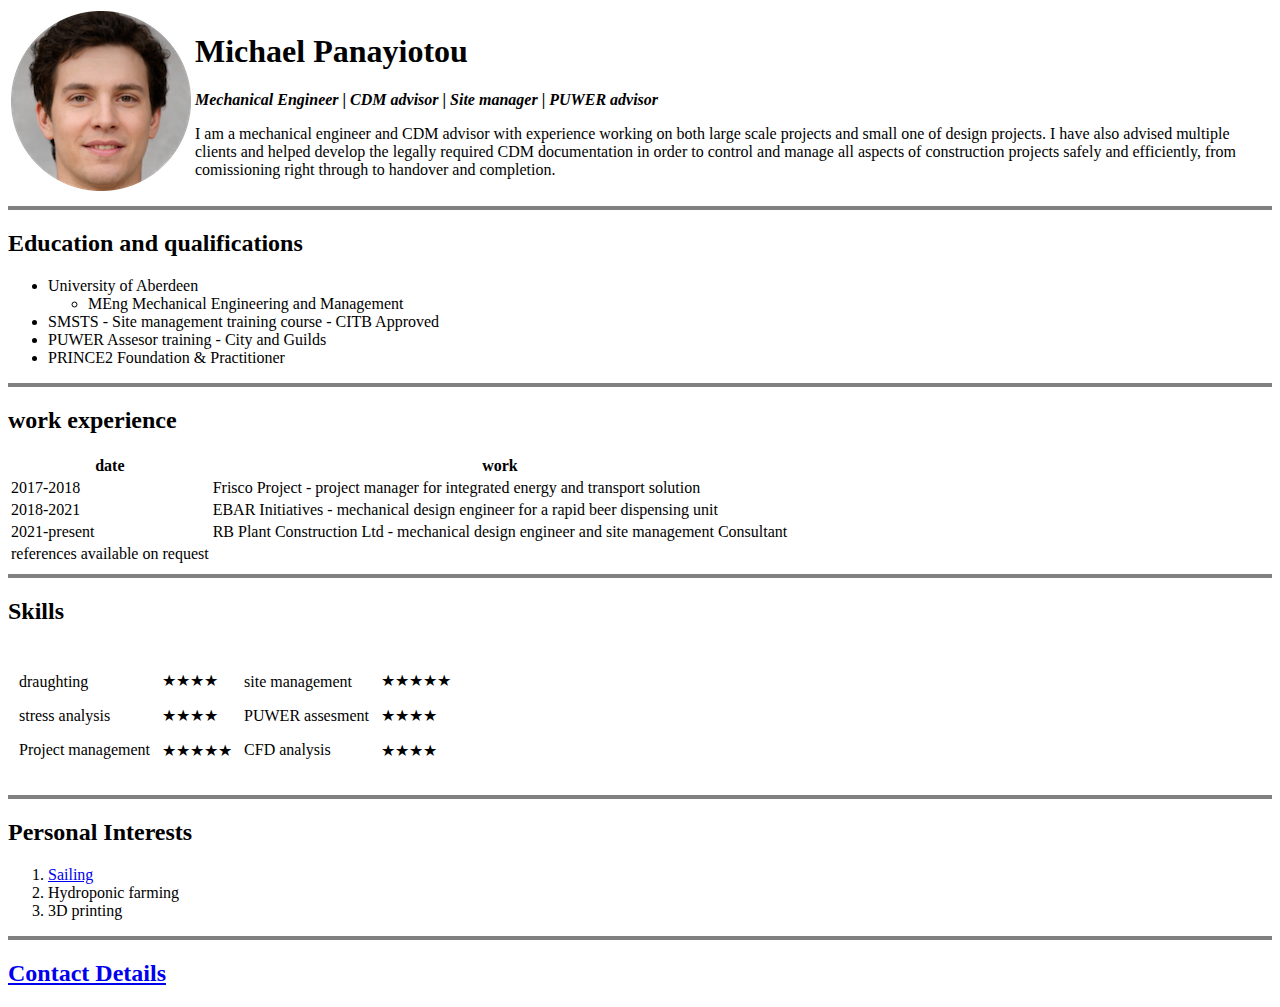
==== index.html @ 43931f6f "add initial CV website Files" ====
<!DOCTYPE html>
<html lang="en">
    <head>
        <meta charset="UTF-8">
        <meta name="viewport" content="width=device-width, initial-scale=1.0">
        <title>Michael Panayiotou Portfolio</title>
    </head>

    <body>
        <table>
            <tr>
                <td><img src="fake-human-circle-img.png" alt=""></td>
                <td>        <h1>Michael Panayiotou</h1>
                    <p> <strong>  <em>Mechanical Engineer</em> | <em>CDM advisor</em> | <em>Site manager</em> | <em>PUWER advisor</em></strong></p>
                    <p>I am a mechanical engineer and CDM advisor with experience working on both large scale projects and small one of design projects.
                        I have also advised multiple clients and helped develop the legally required CDM documentation in order to control and manage all aspects of
                        construction projects safely and efficiently, from comissioning right through to handover and completion.  </td>
            </tr>
        </table>
        <hr size="4" noshade>
        <h2>Education and qualifications</h2>
        <ul>
            <li>University of Aberdeen
                <ul>
                    <li>MEng Mechanical Engineering and Management</li>
                </ul>
            </li>
            <li>SMSTS - Site management training course - CITB Approved</li>
            <li>PUWER Assesor training - City and Guilds</li>
            <li>PRINCE2 Foundation & Practitioner</li>
        </ul>
        <hr size="4" noshade>
        <h2>work experience</h2>
        <table>
            <thead>
                <tr>
                    <th>date</th>
                    <th>work</th>
                </tr>

            </thead>
            <tbody>
                <tr>
                    <td>2017-2018</td>
                    <td>Frisco Project - project manager for integrated energy and transport solution</td>
                </tr>
                <tr>
                    <td>2018-2021</td>
                    <td>EBAR Initiatives - mechanical design engineer for a rapid beer dispensing unit</td>
                </tr>
                <tr>
                    <td>2021-present</td>
                    <td>RB Plant Construction Ltd - mechanical design engineer and site management Consultant</td>
                </tr>
            </tbody>
            <tfoot>
                <tr>
                    <td>references available on request</td>
                </tr>
            </tfoot>
        </table>
        <hr size="4" noshade>
        <h2>Skills</h2>
        <table cellspacing="10">
            <tr>
                <td>
                    <p>draughting </p>
                    <p>stress analysis</p>
                    <p>Project management</p>
                </td>
                <td>
                    <p>★★★★</p>
                    <p>★★★★</p>
                    <p>★★★★★</p>
                </td>
                <td>
                    <p>site management</p>
                    <p>PUWER assesment</p>
                    <p>CFD analysis</p>
                </td>
                <td>
                    <p>★★★★★</p>
                    <p>★★★★</p>
                    <p>★★★★</p>
                </td>
            </tr>
        </table>
        <hr size="4" noshade>
        <h2>Personal Interests</h2>
        <ol>
            <li><a href="https://en.wikipedia.org/wiki/Sailing">Sailing</a> </li>
            <li>Hydroponic farming</li>
            <li>3D printing</li>
        </ol>
        <hr size="4" noshade>
        <h2><a href="C:\Users\Michael\Desktop\personal site\contactdetails.html">Contact Details</a></h2>

    </body>
</html>
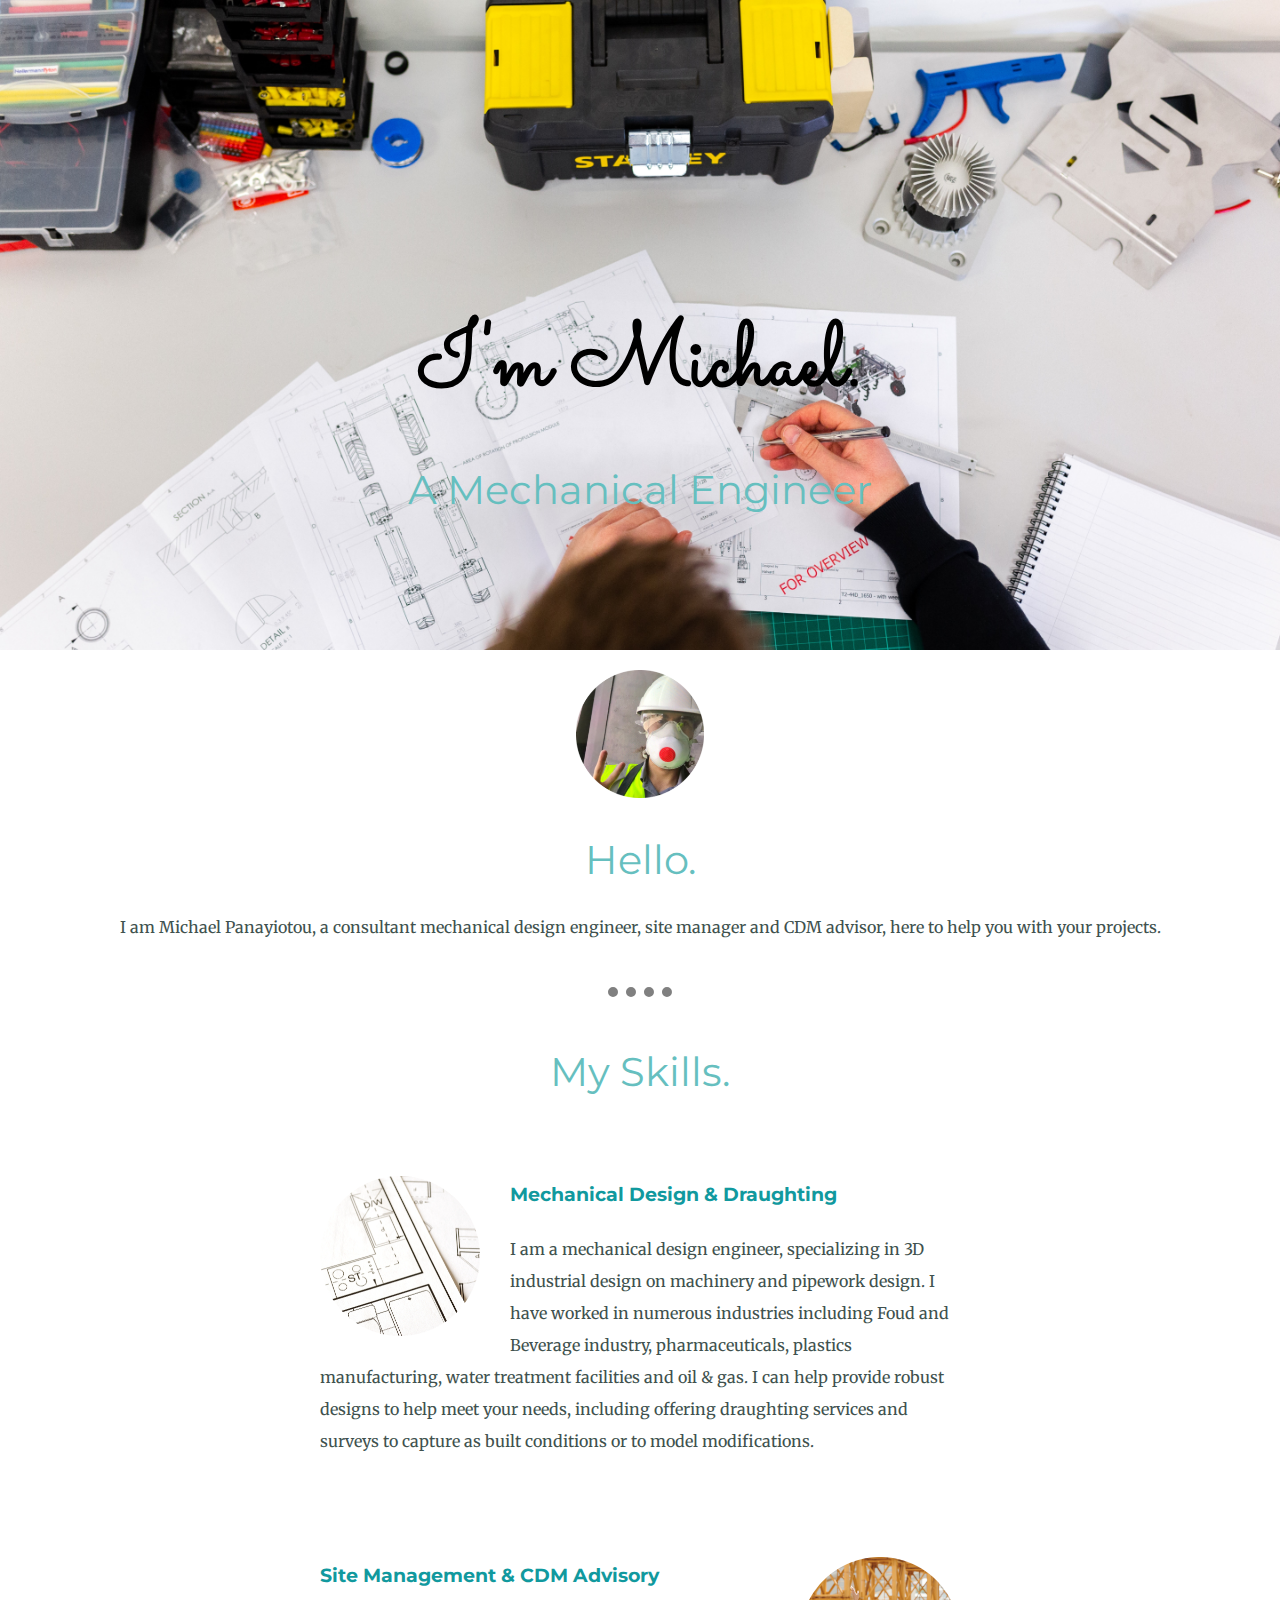
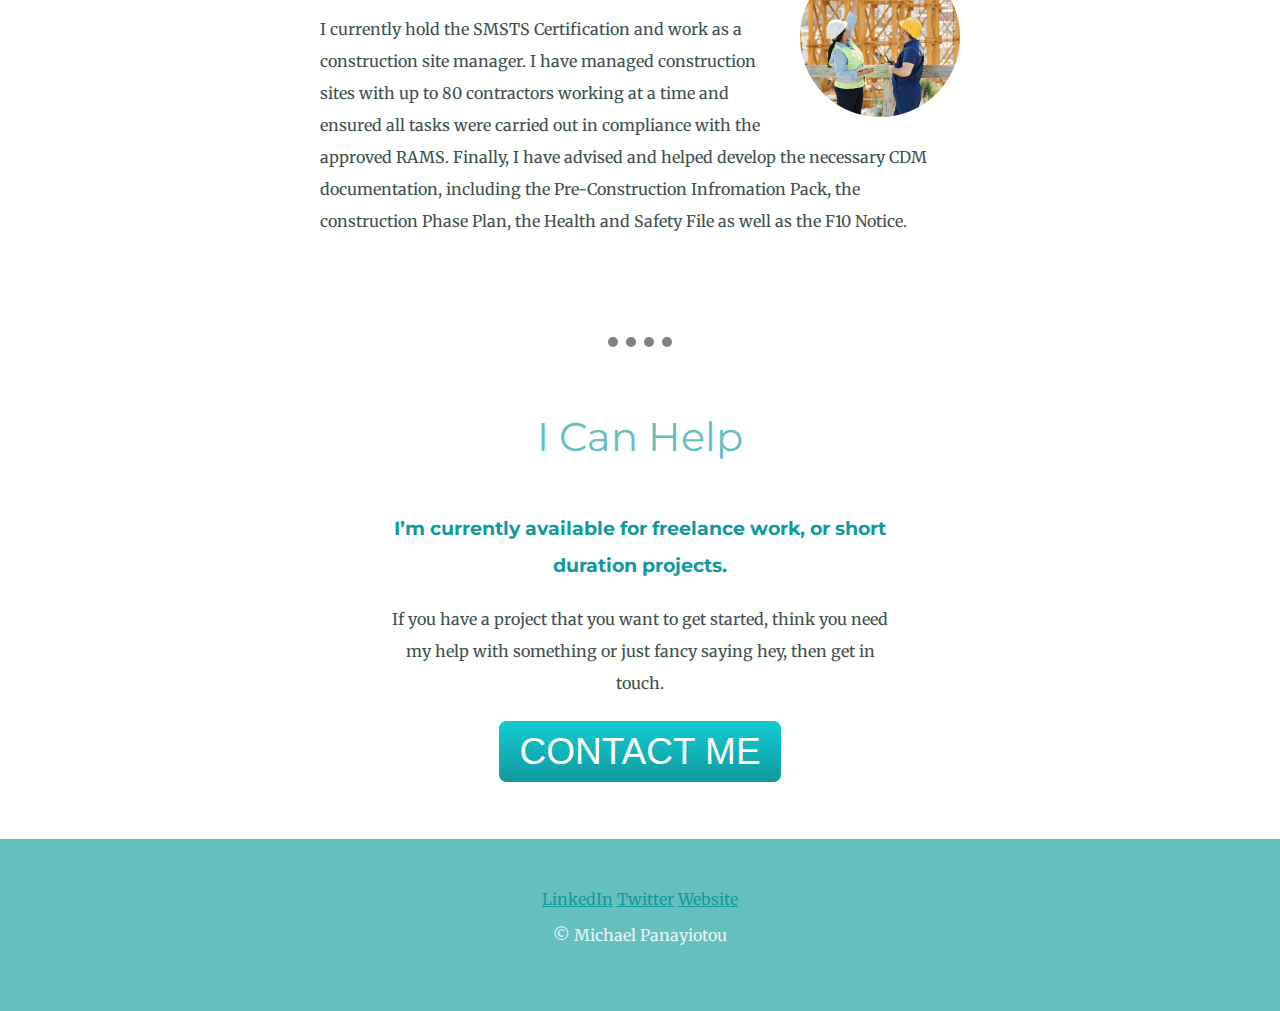
==== commit 467087a7: "Add files via upload" ====
--- a/index.html
+++ b/index.html
@@ -1,99 +1,68 @@
 <!DOCTYPE html>
 <html lang="en">
-    <head>
-        <meta charset="UTF-8">
-        <meta name="viewport" content="width=device-width, initial-scale=1.0">
-        <title>Michael Panayiotou Portfolio</title>
-    </head>
+<head>
+    <meta charset="UTF-8">
+    <meta http-equiv="X-UA-Compatible" content="IE=edge">
+    <meta name="viewport" content="width=device-width, initial-scale=1.0">
+    <title>Michael Panayiotou</title>
+    <link rel="stylesheet" href="css\styles.css">
+    <link rel="shortcut icon" href="favicon.ico" type="image/x-icon">
+    <link rel="preconnect" href="https://fonts.googleapis.com">
+    <link rel="preconnect" href="https://fonts.gstatic.com" crossorigin>
+    <link href="https://fonts.googleapis.com/css2?family=Merriweather&family=Montserrat&family=Sacramento&display=swap" rel="stylesheet">
+</head>
+<body>
 
-    <body>
-        <table>
-            <tr>
-                <td><img src="fake-human-circle-img.png" alt=""></td>
-                <td>        <h1>Michael Panayiotou</h1>
-                    <p> <strong>  <em>Mechanical Engineer</em> | <em>CDM advisor</em> | <em>Site manager</em> | <em>PUWER advisor</em></strong></p>
-                    <p>I am a mechanical engineer and CDM advisor with experience working on both large scale projects and small one of design projects.
-                        I have also advised multiple clients and helped develop the legally required CDM documentation in order to control and manage all aspects of
-                        construction projects safely and efficiently, from comissioning right through to handover and completion.  </td>
-            </tr>
-        </table>
-        <hr size="4" noshade>
-        <h2>Education and qualifications</h2>
-        <ul>
-            <li>University of Aberdeen
-                <ul>
-                    <li>MEng Mechanical Engineering and Management</li>
-                </ul>
-            </li>
-            <li>SMSTS - Site management training course - CITB Approved</li>
-            <li>PUWER Assesor training - City and Guilds</li>
-            <li>PRINCE2 Foundation & Practitioner</li>
-        </ul>
-        <hr size="4" noshade>
-        <h2>work experience</h2>
-        <table>
-            <thead>
-                <tr>
-                    <th>date</th>
-                    <th>work</th>
-                </tr>
+    <div class="top_container">
+     <h1>I'm Michael.</h1>
+     <h2>A Mechanical Engineer</h2>
+     <!--<img class="engineering-background-img" src="images/engineering-photo.jpg" alt="engineering-img">-->
+    </div>
 
-            </thead>
-            <tbody>
-                <tr>
-                    <td>2017-2018</td>
-                    <td>Frisco Project - project manager for integrated energy and transport solution</td>
-                </tr>
-                <tr>
-                    <td>2018-2021</td>
-                    <td>EBAR Initiatives - mechanical design engineer for a rapid beer dispensing unit</td>
-                </tr>
-                <tr>
-                    <td>2021-present</td>
-                    <td>RB Plant Construction Ltd - mechanical design engineer and site management Consultant</td>
-                </tr>
-            </tbody>
-            <tfoot>
-                <tr>
-                    <td>references available on request</td>
-                </tr>
-            </tfoot>
-        </table>
-        <hr size="4" noshade>
-        <h2>Skills</h2>
-        <table cellspacing="10">
-            <tr>
-                <td>
-                    <p>draughting </p>
-                    <p>stress analysis</p>
-                    <p>Project management</p>
-                </td>
-                <td>
-                    <p>★★★★</p>
-                    <p>★★★★</p>
-                    <p>★★★★★</p>
-                </td>
-                <td>
-                    <p>site management</p>
-                    <p>PUWER assesment</p>
-                    <p>CFD analysis</p>
-                </td>
-                <td>
-                    <p>★★★★★</p>
-                    <p>★★★★</p>
-                    <p>★★★★</p>
-                </td>
-            </tr>
-        </table>
-        <hr size="4" noshade>
-        <h2>Personal Interests</h2>
-        <ol>
-            <li><a href="https://en.wikipedia.org/wiki/Sailing">Sailing</a> </li>
-            <li>Hydroponic farming</li>
-            <li>3D printing</li>
-        </ol>
-        <hr size="4" noshade>
-        <h2><a href="C:\Users\Michael\Desktop\personal site\contactdetails.html">Contact Details</a></h2>
+    <div class="middle-container">
+        <div class="profile">
+          <img class="profile-photo" src="images/profile-photo-modified.png" alt="profile-img">
+          <h2>Hello.</h2>
+          <p>I am Michael Panayiotou, a consultant mechanical design engineer, site manager and CDM advisor, here to help you with your projects.</p>
+        </div>
+        <hr>
+        <div class="skills">
+          <h2>My Skills.</h2>
+          <div class="skill-row">
+            <img class="draughting" src="images/engineer-backdrop-modified.png" alt=" Draughting-img">
+            <h3>Mechanical Design & Draughting</h3>
+            <p class="mech-design-description">I am a mechanical design engineer, specializing in 3D industrial design on machinery and pipework design.
+                I have worked in numerous industries including Foud and Beverage industry, pharmaceuticals, plastics manufacturing, water treatment facilities and oil & gas.
+                I can help provide robust designs to help meet your needs, including offering draughting services and surveys to capture as built conditions or to model modifications.
+            </p>
+          </div>
 
-    </body>
+          <div class="skill-row">
+            <img class="CDM" src="images/construction-modified.png" alt="CDM-img">
+            <h3 class="site-management-heading">Site Management & CDM Advisory</h3>
+            <p class="CDM-description">I currently hold the SMSTS Certification and work as a construction site manager. I have managed construction sites with up to 80 contractors 
+                working at a time and ensured all tasks were carried out in compliance with the approved RAMS. Finally, I have advised and helped develop the necessary CDM documentation,
+                including the Pre-Construction Infromation Pack, the construction Phase Plan, the Health and Safety File as well as the F10 Notice.</p>
+          </div>
+
+        </div>
+        <hr>
+        <div class="contact-me">
+          <h2>I Can Help</h2>
+          <h3>I’m currently available for freelance work, or short duration projects.</h3>
+          <p>If you have a project that you want to get started, think you need my help with something or just fancy saying hey, then get in touch.</p>
+          <a class="btn" href="mailto:name@email.com">CONTACT ME</a>
+        </div>
+    </div>
+      
+      
+    <div class="bottom-container">
+        <a class="footer-link" href="https://www.linkedin.com/">LinkedIn</a>
+        <a class="footer-link" href="https://twitter.com/">Twitter</a>
+        <a class="footer-link" href="https://www.appbrewery.co/">Website</a>
+        <p class="website-footer">© Michael Panayiotou</p>
+    </div>
+
+    
+</body>
 </html>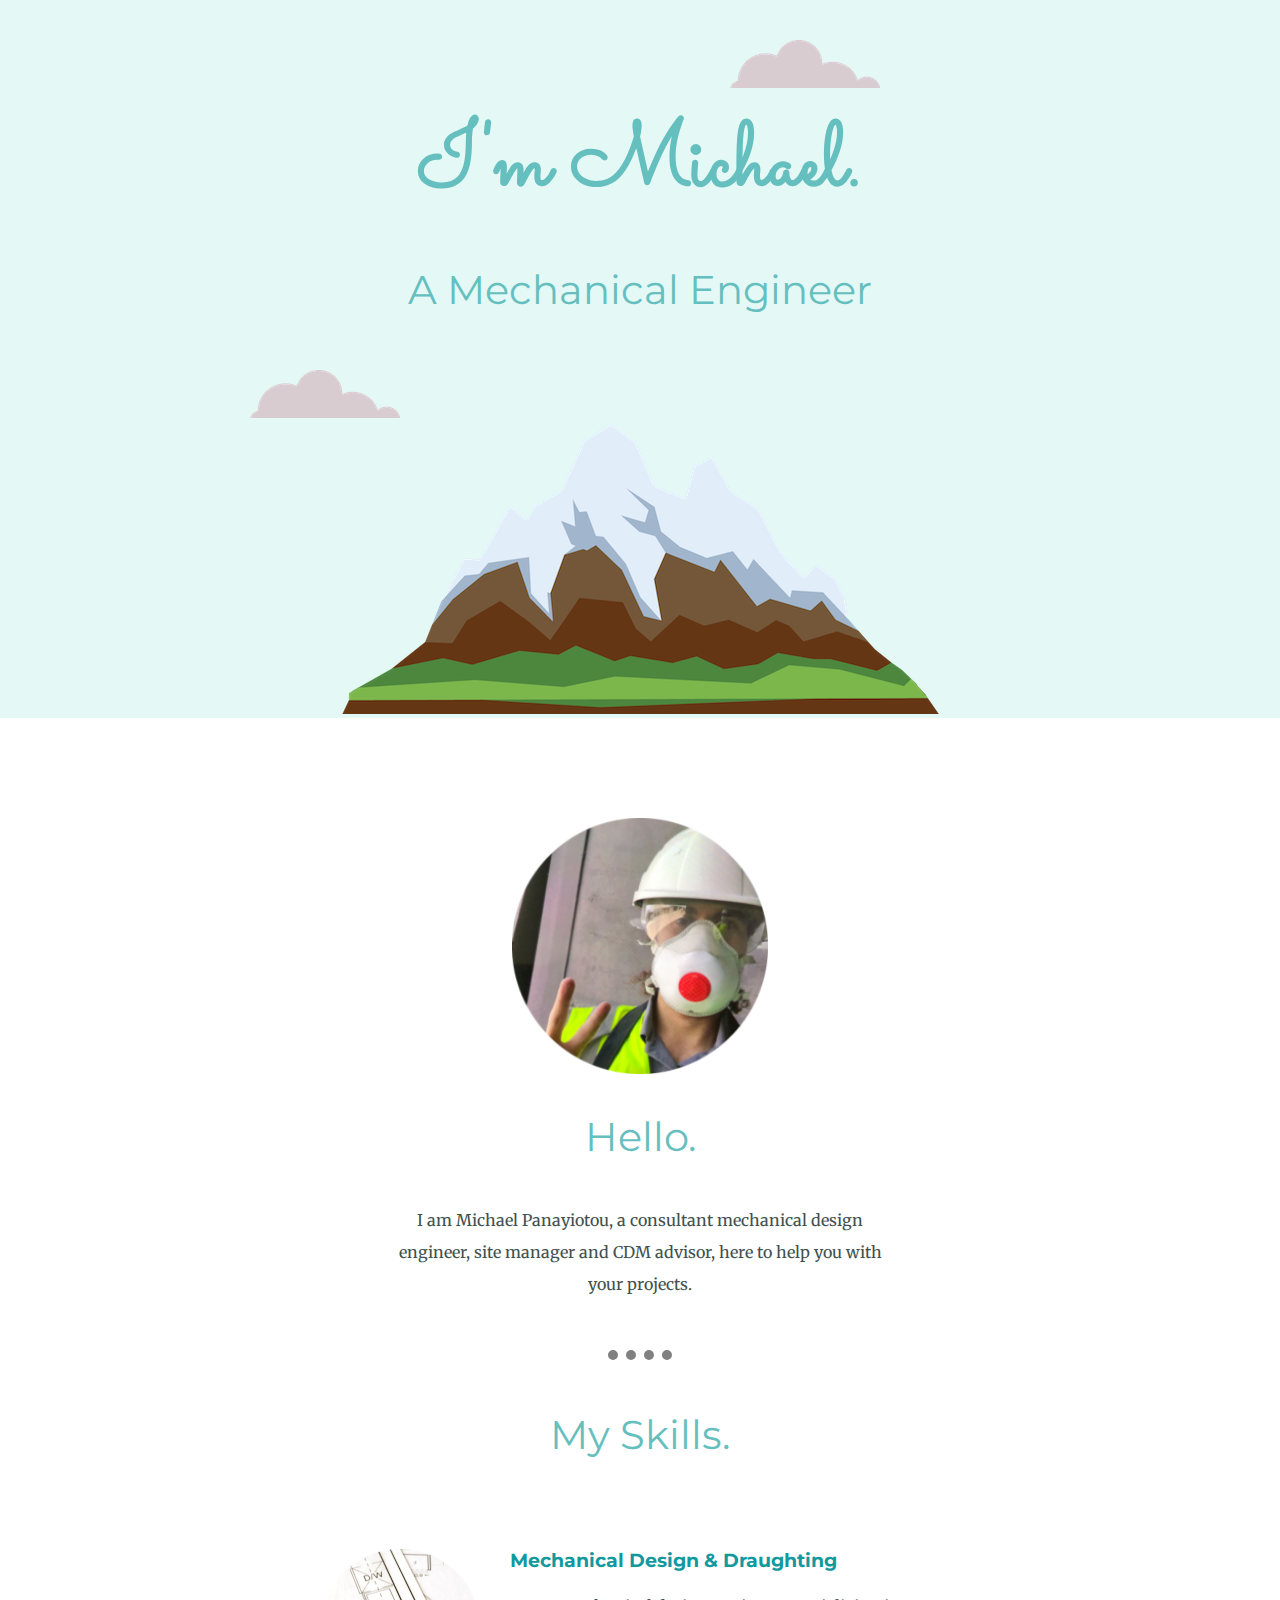
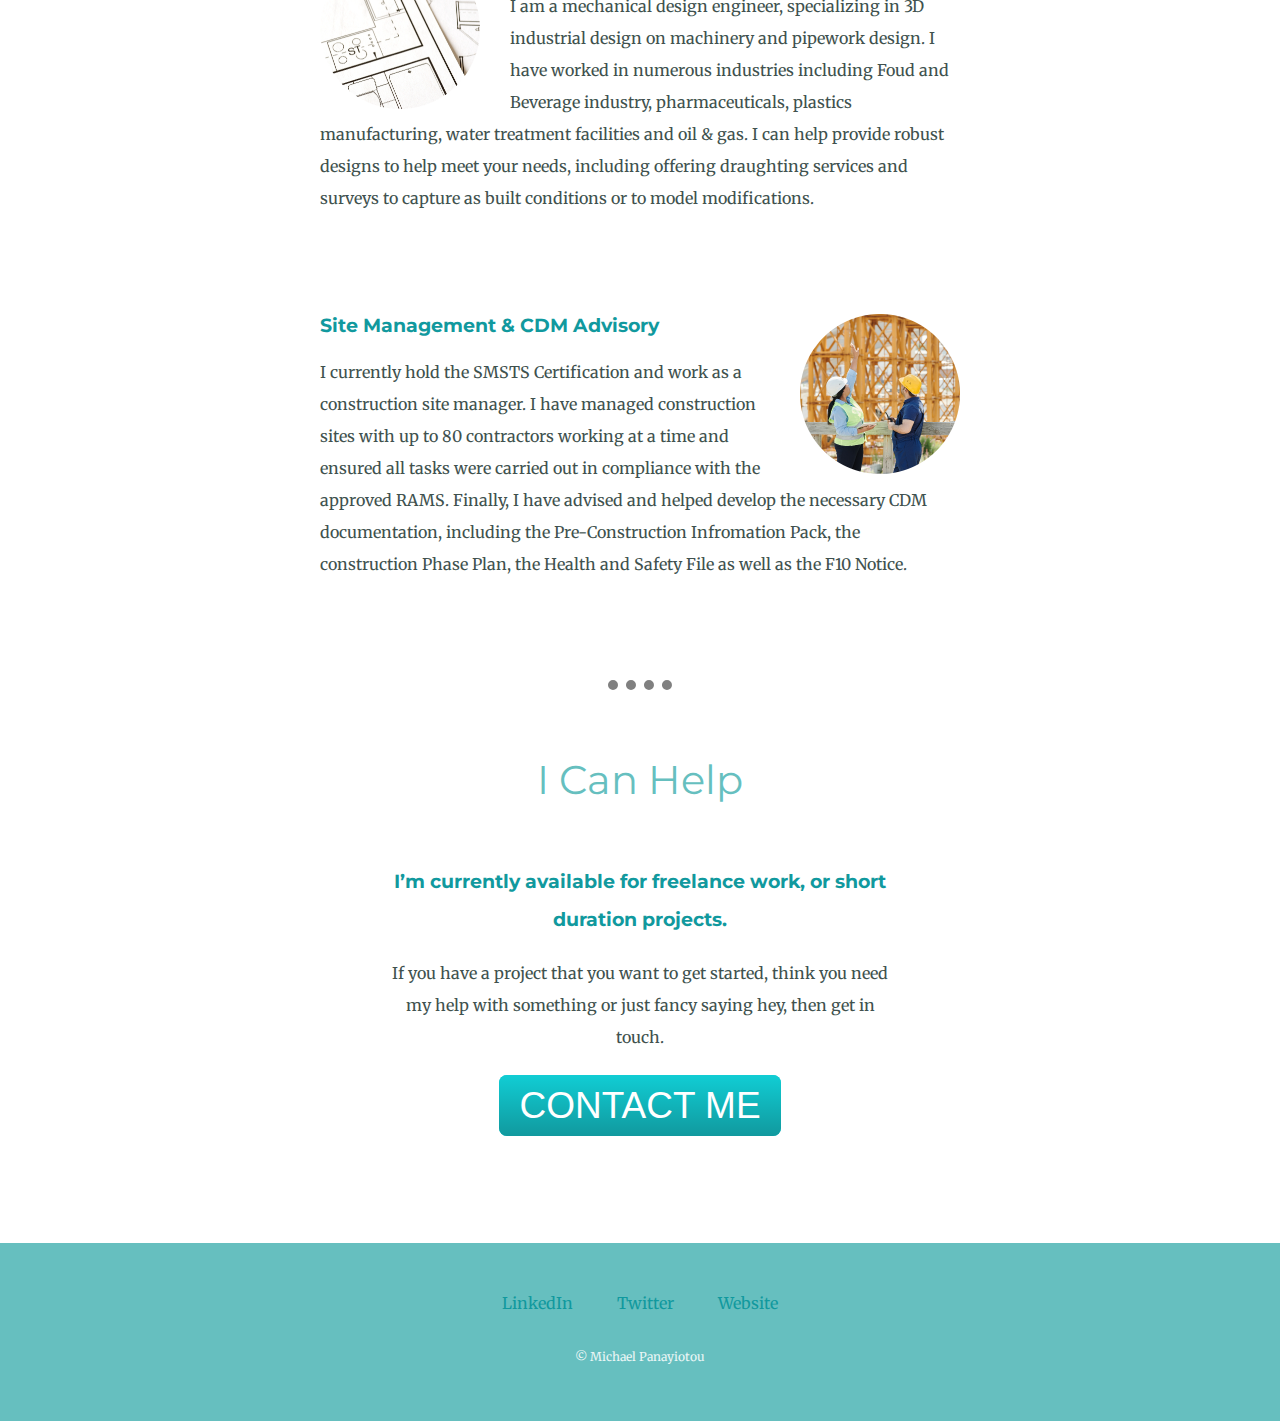
==== commit 47f9222a: "Add files via upload" ====
--- a/index.html
+++ b/index.html
@@ -14,16 +14,18 @@
 <body>
 
     <div class="top_container">
+     <img class="top-cloud" src="images/cloud.png" alt="cloud-img">
      <h1>I'm Michael.</h1>
      <h2>A Mechanical Engineer</h2>
-     <!--<img class="engineering-background-img" src="images/engineering-photo.jpg" alt="engineering-img">-->
+     <img class = "bottom-cloud" src="images/cloud.png" alt="cloud-img">
+     <img src="images/mountain.png" alt="mountain-img">
     </div>
 
     <div class="middle-container">
         <div class="profile">
           <img class="profile-photo" src="images/profile-photo-modified.png" alt="profile-img">
           <h2>Hello.</h2>
-          <p>I am Michael Panayiotou, a consultant mechanical design engineer, site manager and CDM advisor, here to help you with your projects.</p>
+          <p class="intro">I am Michael Panayiotou, a consultant mechanical design engineer, site manager and CDM advisor, here to help you with your projects.</p>
         </div>
         <hr>
         <div class="skills">
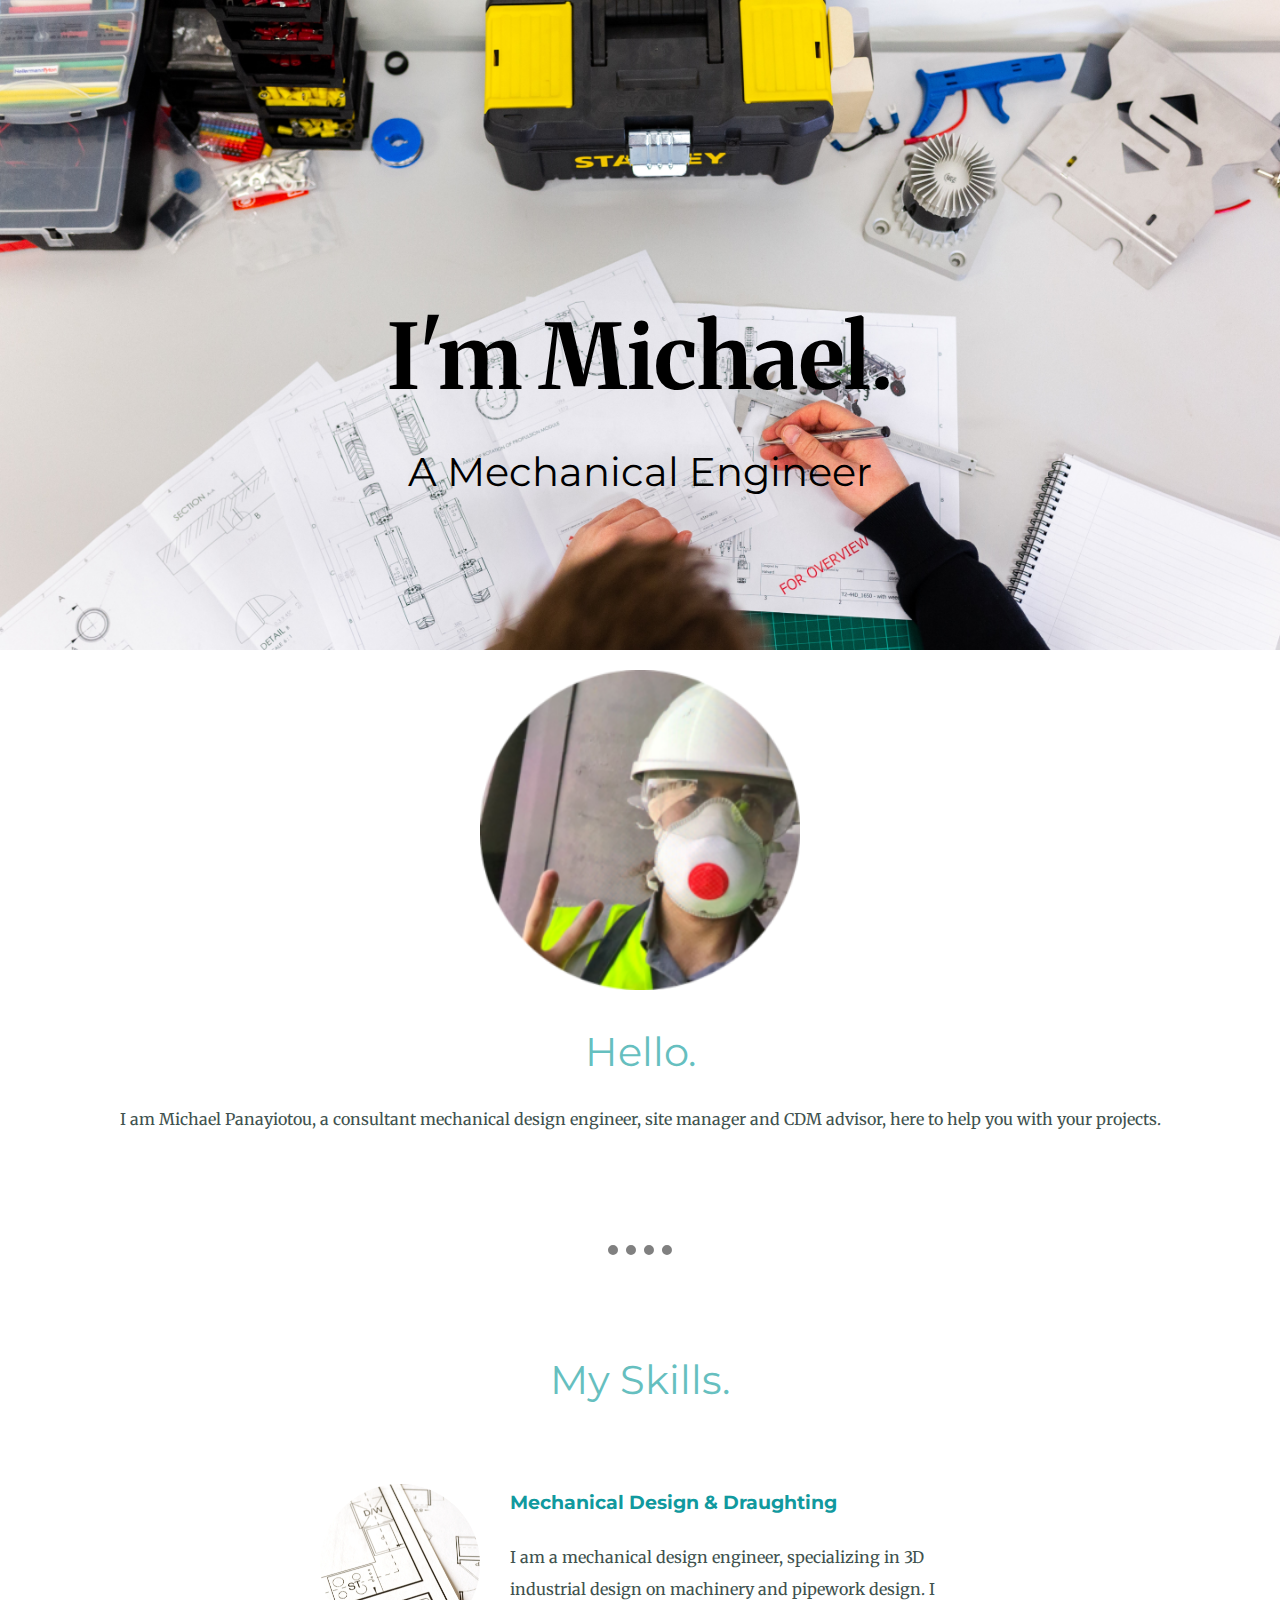
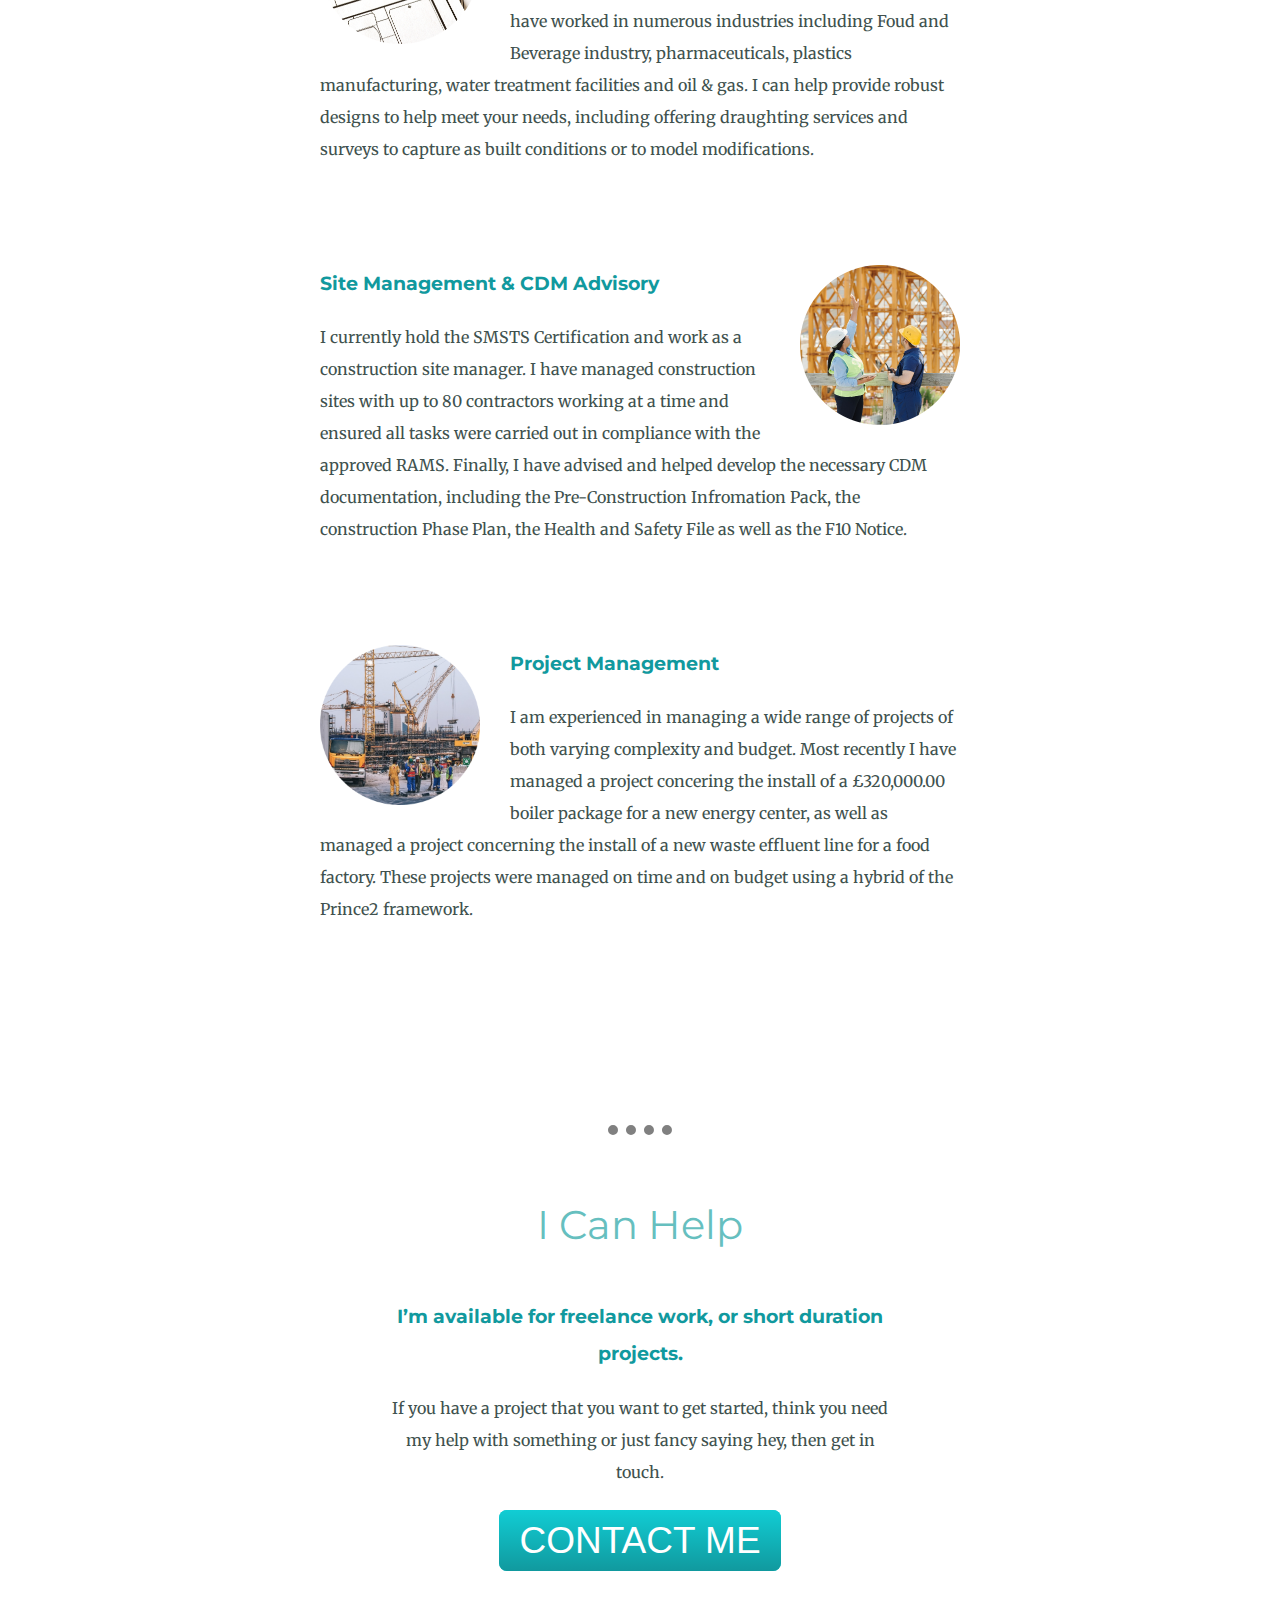
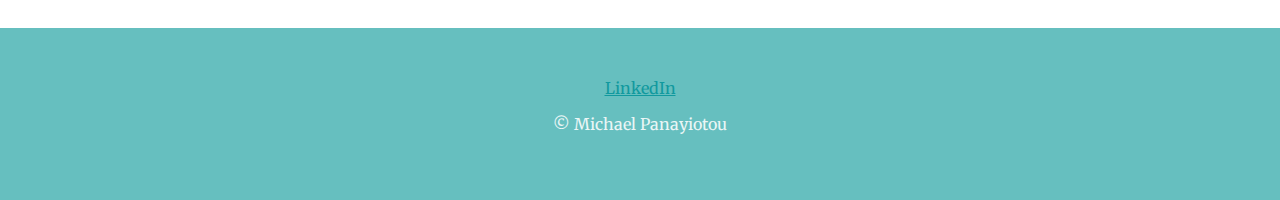
==== commit eae9ce0e: "Add files via upload" ====
--- a/index.html
+++ b/index.html
@@ -14,20 +14,18 @@
 <body>
 
     <div class="top_container">
-     <img class="top-cloud" src="images/cloud.png" alt="cloud-img">
      <h1>I'm Michael.</h1>
-     <h2>A Mechanical Engineer</h2>
-     <img class = "bottom-cloud" src="images/cloud.png" alt="cloud-img">
-     <img src="images/mountain.png" alt="mountain-img">
+     <h2 class="heading-h2">A Mechanical Engineer</h2>
+     <!--<img class="engineering-background-img" src="images/engineering-photo.jpg" alt="engineering-img">-->
     </div>
 
     <div class="middle-container">
         <div class="profile">
           <img class="profile-photo" src="images/profile-photo-modified.png" alt="profile-img">
           <h2>Hello.</h2>
-          <p class="intro">I am Michael Panayiotou, a consultant mechanical design engineer, site manager and CDM advisor, here to help you with your projects.</p>
+          <p>I am Michael Panayiotou, a consultant mechanical design engineer, site manager and CDM advisor, here to help you with your projects.</p>
         </div>
-        <hr>
+        <hr class="top-line">
         <div class="skills">
           <h2>My Skills.</h2>
           <div class="skill-row">
@@ -47,21 +45,28 @@
                 including the Pre-Construction Infromation Pack, the construction Phase Plan, the Health and Safety File as well as the F10 Notice.</p>
           </div>
 
+          <div class="skill-row">
+            <img class="project-management" src="images/pm-photo-modified.png" alt="CDM-img">
+            <h3 class="project-management-heading">Project Management</h3>
+            <p class="pm-description">I am experienced in managing a wide range of projects of both varying complexity and budget. Most recently I have
+              managed a project concering the install of a £320,000.00 boiler package for a new energy center, as well as managed a project concerning the install
+              of a new waste effluent line for a food factory. These projects were managed on time and on budget using a hybrid of the Prince2 framework.
+            </p>
+          </div>
+
         </div>
         <hr>
         <div class="contact-me">
           <h2>I Can Help</h2>
-          <h3>I’m currently available for freelance work, or short duration projects.</h3>
+          <h3>I’m available for freelance work, or short duration projects.</h3>
           <p>If you have a project that you want to get started, think you need my help with something or just fancy saying hey, then get in touch.</p>
-          <a class="btn" href="mailto:name@email.com">CONTACT ME</a>
+          <a class="btn" href="mailto:michael-panayiotou@hotmail.com">CONTACT ME</a>
         </div>
     </div>
       
       
     <div class="bottom-container">
         <a class="footer-link" href="https://www.linkedin.com/">LinkedIn</a>
-        <a class="footer-link" href="https://twitter.com/">Twitter</a>
-        <a class="footer-link" href="https://www.appbrewery.co/">Website</a>
         <p class="website-footer">© Michael Panayiotou</p>
     </div>
 
